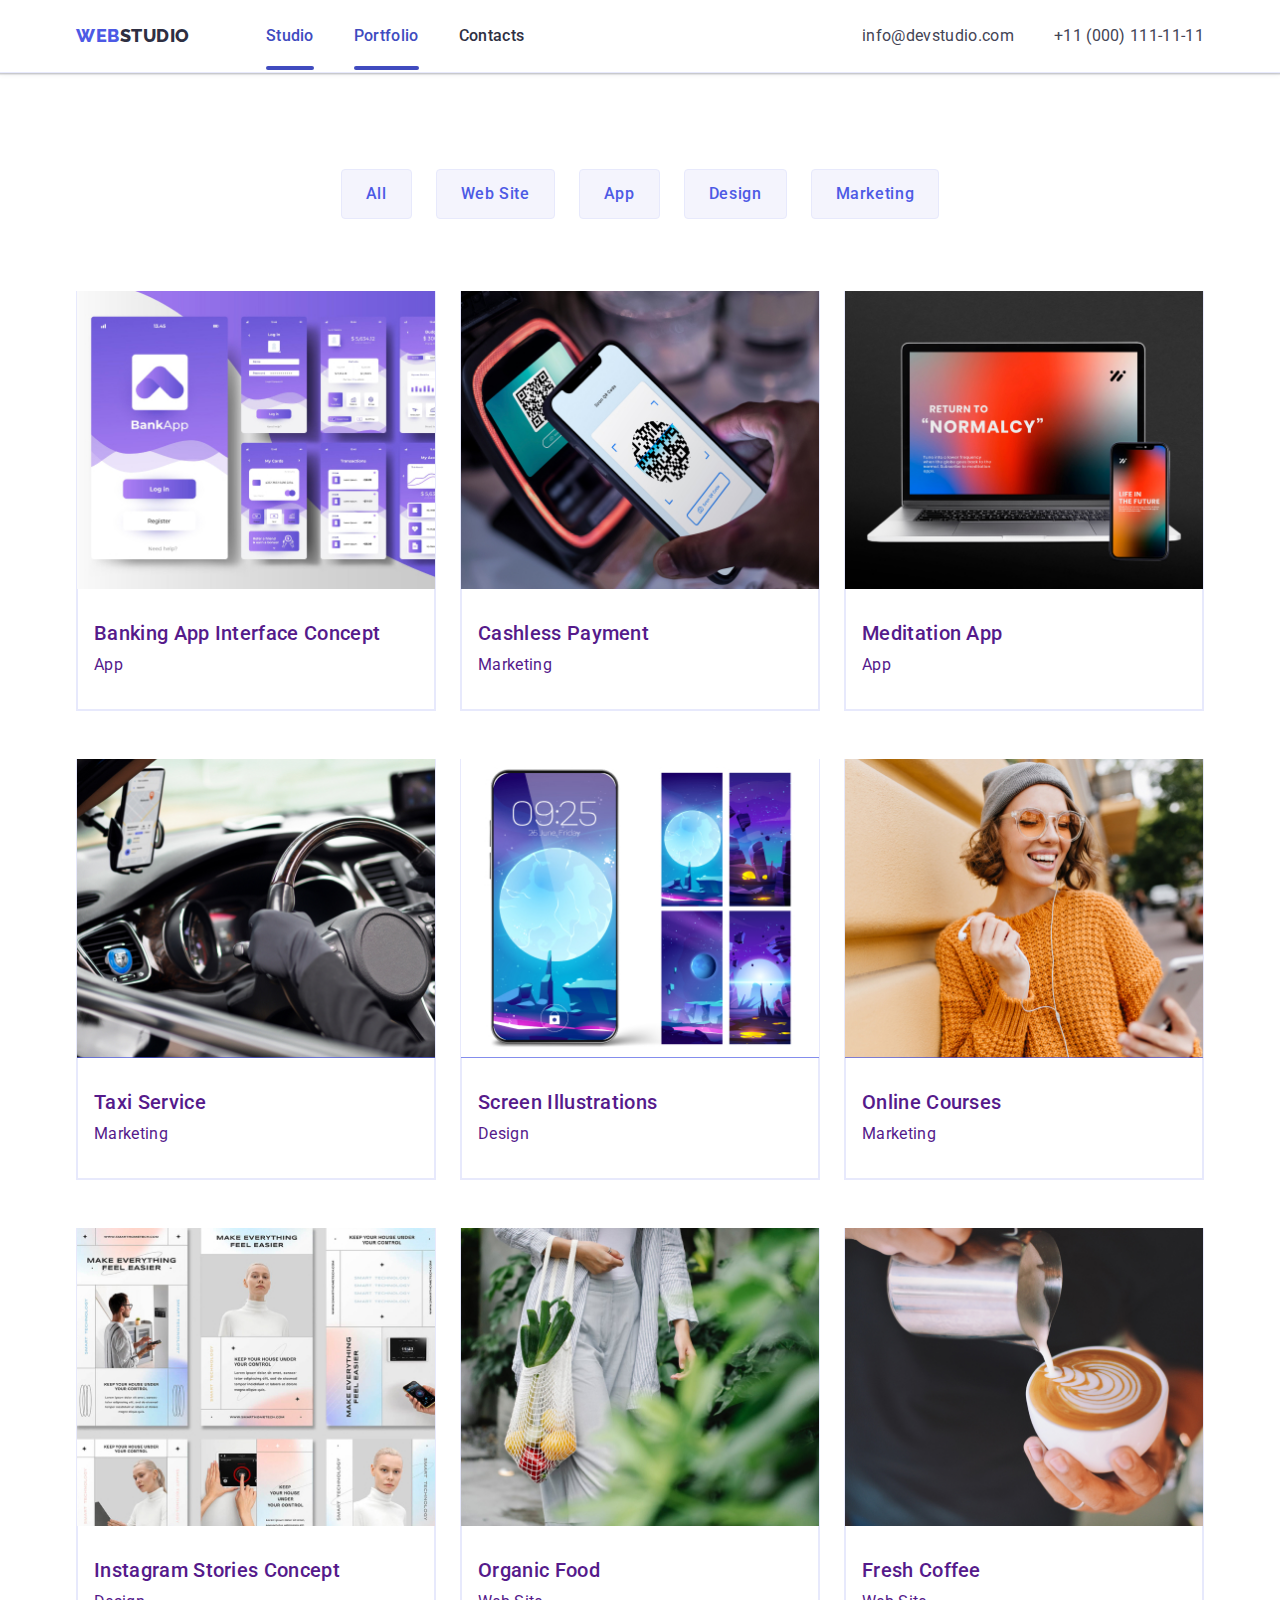
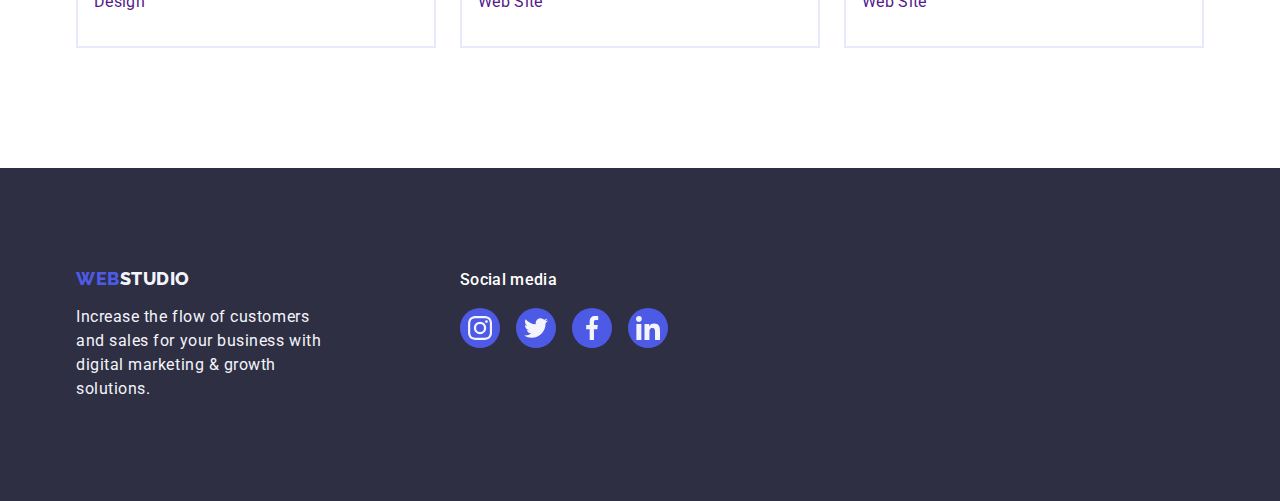
==== portfolio.html @ 24d72614 "Initial commit" ====
<!DOCTYPE html>
<html lang="en">
  <head>
    <meta charset="UTF-8" />
    <meta http-equiv="X-UA-Compatible" content="IE=edge" />
    <meta name="viewport" content="width=device-width, initial-scale=1.0" />
    <title>Portfolio</title>
    <!-- Font styles -->
    <link rel="preconnect" href="https://fonts.googleapis.com" />
    <link rel="preconnect" href="https://fonts.gstatic.com" crossorigin />
    <link
      href="https://fonts.googleapis.com/css2?family=Raleway:wght@800&family=Roboto:wght@400;500;700;900&display=swap"
      rel="stylesheet"
    />
    <!-- Custom styles -->
    <link
      rel="stylesheet"
      href="https://cdnjs.cloudflare.com/ajax/libs/modern-normalize/1.1.0/modern-normalize.min.css"
    />
    <link rel="stylesheet" href="./css/styles.css" />
  </head>

  <body>
    <header class="header">
      <div class="container">
        <nav class="main-nav">
          <!-- Logo link -->
          <a class="logo-fst link" href="./index.html"
            >WEB<span class="logo-sec-txt">Studio</span>
          </a>
          <!-- Links to pages -->
          <ul class="nav-menu-list list">
            <li>
              <a class="nav-menu-link link active" href="./index.html"
                >Studio</a
              >
            </li>
            <li>
              <a class="nav-menu-link link active" href="./portfolio.html"
                >Portfolio</a
              >
            </li>
            <li><a class="nav-menu-link link" href="">Contacts</a></li>
          </ul>
        </nav>
        <!-- Address -->
        <address class="contacts">
          <ul class="contacts-list list">
            <li>
              <a class="contacts-item link" href="mailto:info@devstudio.com"
                >info@devstudio.com</a
              >
            </li>
            <li>
              <a class="contacts-item link" href="tel:+110001111111"
                >+11 (000) 111-11-11</a
              >
            </li>
          </ul>
        </address>
      </div>
    </header>
    <main>
      <!-- Portfolio section -->
      <section class="projects-section">
        <div class="container">
          <h1 class="visually-hidden">Exampes</h1>
          <!-------------- Project filter Buttons section --------------->
          <ul class="filters list">
            <li>
              <button class="filter-btn" style="cursor: pointer" type="button">
                All
              </button>
            </li>
            <li>
              <button class="filter-btn" style="cursor: pointer" type="button">
                Web Site
              </button>
            </li>
            <li>
              <button class="filter-btn" style="cursor: pointer" type="button">
                App
              </button>
            </li>
            <li>
              <button class="filter-btn" style="cursor: pointer" type="button">
                Design
              </button>
            </li>
            <li>
              <button class="filter-btn" style="cursor: pointer" type="button">
                Marketing
              </button>
            </li>
          </ul>

          <!------------------ Project cards section -------------------------->
          <ul class="projects-list list">
            <li class="projects-item">
              <a class="projects-link link" href="">
                <div class="overlay-thumb">
                  <img
                    src="./images/Page-2/img-r1-1.jpg"
                    alt="Banking App Interface Concept"
                    width="360"
                  />
                  <p class="overlay">
                    14 Stylish and User-Friendly App Design Concepts · Task
                    Manager App · Calorie Tracker App · Exotic Fruit Ecommerce
                    App · Cloud Storage App
                  </p>
                </div>
                <div class="projects-content">
                  <h2 class="projects-title">Banking App Interface Concept</h2>
                  <p class="text">App</p>
                </div>
              </a>
            </li>
            <li class="projects-item">
              <a class="projects-link link" href="">
                <div class="overlay-thumb">
                  <img
                    src="./images/Page-2/img-r1-2.jpg"
                    alt="Cashless Payment"
                    width="360"
                  />
                  <p class="overlay">
                    14 Stylish and User-Friendly App Design Concepts · Task
                    Manager App · Calorie Tracker App · Exotic Fruit Ecommerce
                    App · Cloud Storage App
                  </p>
                </div>
                <div class="projects-content">
                  <h2 class="projects-title">Cashless Payment</h2>
                  <p class="text">Marketing</p>
                </div>
              </a>
            </li>

            <li class="projects-item">
              <a class="projects-link link" href="">
                <div class="overlay-thumb">
                  <img
                    src="./images/Page-2/img-r1-3.jpg"
                    alt="Meditation App"
                    width="360"
                  />
                  <p class="overlay">
                    14 Stylish and User-Friendly App Design Concepts · Task
                    Manager App · Calorie Tracker App · Exotic Fruit Ecommerce
                    App · Cloud Storage App
                  </p>
                </div>
                <div class="projects-content">
                  <h2 class="projects-title">Meditation App</h2>
                  <p class="text">App</p>
                </div>
              </a>
            </li>
            <li class="projects-item">
              <a class="projects-link link" href="">
                <div class="overlay-thumb">
                  <img
                    src="./images/Page-2/img-r2-1.jpg"
                    alt="Taxi Service"
                    width="360"
                  />
                  <p class="overlay">
                    14 Stylish and User-Friendly App Design Concepts · Task
                    Manager App · Calorie Tracker App · Exotic Fruit Ecommerce
                    App · Cloud Storage App
                  </p>
                </div>
                <div class="projects-content">
                  <h2 class="projects-title">Taxi Service</h2>
                  <p class="text">Marketing</p>
                </div>
              </a>
            </li>
            <li class="projects-item">
              <a class="projects-link link" href="">
                <div class="overlay-thumb">
                  <img
                    src="./images/Page-2/img-r2-2.jpg"
                    alt="Screen Illustrations"
                    width="360"
                  />
                  <p class="overlay">
                    14 Stylish and User-Friendly App Design Concepts · Task
                    Manager App · Calorie Tracker App · Exotic Fruit Ecommerce
                    App · Cloud Storage App
                  </p>
                </div>
                <div class="projects-content">
                  <h2 class="projects-title">Screen Illustrations</h2>
                  <p class="text">Design</p>
                </div>
              </a>
            </li>
            <li class="projects-item">
              <a class="projects-link link" href="">
                <div class="overlay-thumb">
                  <img
                    src="./images/Page-2/img-r2-3.jpg"
                    alt="Online Courses"
                    width="360"
                  />
                  <p class="overlay">
                    14 Stylish and User-Friendly App Design Concepts · Task
                    Manager App · Calorie Tracker App · Exotic Fruit Ecommerce
                    App · Cloud Storage App
                  </p>
                </div>
                <div class="projects-content">
                  <h2 class="projects-title">Online Courses</h2>
                  <p class="text">Marketing</p>
                </div>
              </a>
            </li>
            <li class="projects-item">
              <a class="projects-link link" href="">
                <div class="overlay-thumb">
                  <img
                    src="./images/Page-2/img-r3-1.jpg"
                    alt="Instagram Stories Concept"
                    width="360"
                  />
                  <p class="overlay">
                    14 Stylish and User-Friendly App Design Concepts · Task
                    Manager App · Calorie Tracker App · Exotic Fruit Ecommerce
                    App · Cloud Storage App
                  </p>
                </div>
                <div class="projects-content">
                  <h2 class="projects-title">Instagram Stories Concept</h2>
                  <p class="text">Design</p>
                </div>
              </a>
            </li>
            <li class="projects-item">
              <a class="projects-link link" href="">
                <div class="overlay-thumb">
                  <img
                    src="./images/Page-2/img-r3-2.jpg"
                    alt="Organic Food"
                    width="360"
                  />
                  <p class="overlay">
                    14 Stylish and User-Friendly App Design Concepts · Task
                    Manager App · Calorie Tracker App · Exotic Fruit Ecommerce
                    App · Cloud Storage App
                  </p>
                </div>
                <div class="projects-content">
                  <h2 class="projects-title">Organic Food</h2>
                  <p class="text">Web Site</p>
                </div>
              </a>
            </li>
            <li class="projects-item">
              <a class="projects-link link" href="">
                <div class="overlay-thumb">
                  <img
                    src="./images/Page-2/img-r3-3.jpg"
                    alt="Fresh Coffee"
                    width="360"
                  />
                  <p class="overlay">
                    14 Stylish and User-Friendly App Design Concepts · Task
                    Manager App · Calorie Tracker App · Exotic Fruit Ecommerce
                    App · Cloud Storage App
                  </p>
                </div>
                <div class="projects-content">
                  <h2 class="projects-title">Fresh Coffee</h2>
                  <p class="text">Web Site</p>
                </div>
              </a>
            </li>
          </ul>
        </div>
      </section>
    </main>
    <!-- Footer section -->
    <footer class="footer">
      <div class="footer-container container">
        <div class="footer-box">
          <a href="./index.html" class="logo-fst link"
            >WEB<span class="logo-sec-footer">Studio</span>
          </a>
          <p class="footer-text">
            Increase the flow of customers and sales for your business with
            digital marketing & growth solutions.
          </p>
        </div>
        <!-- Socials information -->
        <div class="socials-media">
          <p class="socials-footer-tittle">Social media</p>
          <ul class="socials-footer list">
            <li class="footer-socials-item">
              <a
                class="footer-socials-icons link"
                href=""
                rel="noopener noreferrer"
              >
                <svg class="icon" width="24" height="24">
                  <use
                    href="./images/icons.svg#instagram"
                    aria-label="instagram icon"
                  ></use>
                </svg>
              </a>
            </li>
            <li class="footer-socials-item">
              <a
                class="footer-socials-icons link"
                href=""
                rel="noopener noreferrer"
              >
                <svg class="icon" width="24" height="24">
                  <use
                    href="./images/icons.svg#twitter"
                    aria-label="twitter icon"
                  ></use>
                </svg>
              </a>
            </li>
            <li class="footer-socials-item">
              <a
                class="footer-socials-icons link"
                href=""
                rel="noopener noreferrer"
              >
                <svg class="icon" width="24" height="24">
                  <use
                    href="./images/icons.svg#facebook"
                    aria-label="facebook icon"
                  ></use>
                </svg>
              </a>
            </li>
            <li class="footer-socials-item">
              <a
                class="footer-socials-icons link"
                href=""
                rel="noopener noreferrer"
              >
                <svg class="icon" width="24" height="24">
                  <use
                    href="./images/icons.svg#linkedin"
                    aria-label="linkedin icon"
                  ></use>
                </svg>
              </a>
            </li>
          </ul>
        </div>
      </div>
    </footer>
  </body>
</html>
---- css/styles.css ----
/* Main text color #434455 */
/* Secondary text color #2E2F42 */
/* Accent text color #F4F4FD */
/* Main page background #FFFFFF */
/* Box background 1 #2E2F42 */
/* Box background 2 #E7E9FC */
/* Box background 3 #F4F4FD */

:root {
  --main-text-color: #434455;
  --secondary-text-color: #2e2f42;
  --accent-text-color: #f4f4fd;
  --primary-brand-tcolor: #4d5ae5;
  --presed-state-color: #404bbf;
  --subtle-text-color: #8e8f99;
  --sucsses-text-color: #31d0aa;
  --box-background-action: #e7e9fc;
  --box-background-accent: #f4f4fd;
  --card-set-gap: 20px;
  --card-shadow: 0px 2px 1px -1px rgba(0, 0, 0, 0.2),
    0px 1px 1px 0px rgba(0, 0, 0, 0.14), 0px 1px 3px 0px rgba(0, 0, 0, 0.12);
}

/* Visually hidden  */

.visually-hidden {
  position: absolute;
  width: 1px;
  height: 1px;
  margin: -1px;
  border: 0;
  padding: 0;

  white-space: nowrap;
  clip-path: inset(100%);
  clip: rect(0 0 0 0);
  overflow: hidden;
}

/**
  |=================================
  | Base styles
  |=================================
**/
html {
  box-sizing: border-box;
}

/* *,
*::before,
*::after {
    box-sizing: inherit;
} */

body {
  font-family: 'Roboto', sans-serif;
  font-size: 16px;
  line-height: 1.5;
  letter-spacing: 0.02em;
  color: var(--main-text-color);
  background-color: #ffffff;
}

img {
  display: block;
  max-width: 100%;
  height: auto;
}

.list {
  padding: 0px;
  margin: 0px;
  list-style: none;
}

.link {
  text-decoration: none;
}

h1,
h2,
h3,
h4,
h5,
p {
  margin: 0;
}

.container {
  max-width: 1158px;
  padding-left: 15px;
  padding-right: 15px;
  margin: 0 auto;
  /* outline: 2px solid tomato; */
}

.text {
  font-weight: 400;
  font-size: 16px;
  line-height: 1.5;
  letter-spacing: 0.02em;
}

/* Animation Scale 1.25 */

@keyframes animate125 {
  0% {
    transform: scale(1);
  }

  50% {
    transform: scale(1.25);
  }

  100% {
    transform: scale(1);
  }
}

/**
  |============================
  | Header - navigation
  |============================
**/
.header {
  border-bottom: 1px solid #e7e9fc;
  box-shadow: 0px 2px 1px rgba(46, 47, 66, 0.08),
    0px 1px 1px rgba(46, 47, 66, 0.16), 0px 1px 6px rgba(46, 47, 66, 0.08);
}

.header .container {
  display: flex;
  justify-content: space-between;
  align-items: center;
  padding: 0 15px;
}

.logo-fst {
  font-family: Raleway, sans-serif;
  font-weight: 800;
  font-size: 18px;
  line-height: 1.17;
  letter-spacing: 0.03em;
  text-transform: uppercase;
  color: #4d5ae5;
  margin-right: 76px;
}

.logo-sec-txt {
  color: var(--secondary-text-color);
}

.main-nav {
  display: flex;
  align-items: center;
  /* outline: 2px solid blue; */
}

.nav-menu-list {
  display: flex;
  align-items: center;
  margin-right: auto;
  padding: 24px 0;
  gap: 40px;
  /* outline: 2px solid teal; */
}

.nav-menu-link {
  position: relative;
  font-weight: 500;
  padding: 24px 0;
  /* font-size: 16px; */
  color: var(--secondary-text-color);
  transition: color 250ms cubic-bezier(0.4, 0, 0.2, 1);
}

.nav-menu-link:hover,
.nav-menu-link:focus {
  color: var(--presed-state-color);
}

.active {
  color: #404bbf;
}

.active::after {
  content: '';
  position: absolute;
  display: block;
  bottom: -1px;
  width: 100%;
  /* width: 0; */
  height: 4px;
  left: 0px;
  bottom: -1px;
  background: var(--presed-state-color);
  border-radius: 2px;
  color: #404bbf;
}

.contacts-list {
  display: flex;
  margin-left: auto;
  gap: 40px;
  /* outline: 2px solid tomato; */
}

.contacts-item {
  display: block;
  font-family: 'Roboto', sans-serif;
  font-weight: 400;
  font-style: normal;
  line-height: 1.5;
  letter-spacing: 0.02em;
  color: var(--main-text-color);
  transition: color 250ms cubic-bezier(0.4, 0, 0.2, 1);
}

.contacts-item:hover,
.contacts-item:focus {
  font-size: 16px;
  color: var(--presed-state-color);
}

/**
  |=================================
  | Hero section #1
  |=================================
**/

.hero-tittle {
  font-style: normal;
  font-weight: 700;
  font-size: 56px;
  line-height: 1.07;
  text-align: center;
  letter-spacing: 0.02em;
  color: #ffffff;
  margin-right: auto;
  margin-left: auto;
  margin-bottom: 48px;
  max-width: 496px;
}

.hero-box {
  max-width: 1440px;
  margin: 0 auto;
  background-color: var(--secondary-text-color);
  background-image: linear-gradient(
      rgba(46, 47, 66, 0.7),
      rgba(46, 47, 66, 0.7)
    ),
    url(../images/people-office.jpg);
  background-position: center;
  background-size: cover;
  background-repeat: no-repeat;
  /* background-size: content; */
  text-align: center;
  padding: 188px 0;
}

/* Button on hero */
.button-hero {
  display: block;
  border: none;
  border-radius: 4px;
  cursor: pointer;
  font-weight: 500;
  line-height: 1.5;
  letter-spacing: 0.04em;
  color: #ffffff;
  background-color: var(--primary-brand-tcolor);
  min-width: 169px;
  height: 56px;
  padding: 16px 32px;
  margin-right: auto;
  margin-left: auto;
  transition: background-color 250ms cubic-bezier(0.4, 0, 0.2, 1);
}

.button-hero:hover,
.button-hero:focus {
  background-color: var(--presed-state-color);
}

/**
  |=================================
  | Features sections #2
  |=================================
**/
.features {
  display: flex;
  gap: 24px;
}

.features-section {
  padding: 120px 0;
}

.features-title,
.projects-tittle {
  font-weight: 500;
  font-size: 20px;
  line-height: 1.2;
  letter-spacing: 0.02em;
  color: var(--secondary-text-color);
}

.features .subcontainer {
  width: calc((100% - 3 * 24px) / 4);
}

.team-section .subcontainer {
  min-width: calc((100% - 3 * 24px) / 4);
  background: #ffffff;
  /* box-shadow: 0px 1px 6px rgba(46, 47, 66, 0.08),
    0px 1px 1px rgba(46, 47, 66, 0.16), 0px 2px 1px rgba(46, 47, 66, 0.08);
  border-radius: 0px 0px 4px 4px; */
  /* outline: 2px solid tomato; */
}

.icon-box {
  display: flex;
  align-items: center;
  justify-content: center;
  padding-top: 24px;
  padding-bottom: 24px;
  margin-bottom: 8px;
  background: var(--accent-text-color);
  border-radius: 4px;
}

/**
  |==============================
  | What we are doing Section #3
  |==============================
**/

.doing-section {
  padding-bottom: 120px;
}

.doing,
.team {
  display: flex;
  gap: 24px;
}

.doing-tiltle,
.team-title,
.customers-title {
  margin-bottom: 72px;
  font-weight: 700;
  font-size: 36px;
  line-height: 1.1;
  letter-spacing: 0.02em;
  text-transform: capitalize;
  text-align: center;
  color: var(--secondary-text-color);
}

/* .team-section > .team-title {
  margin-bottom: 72px;
} */

.team-section {
  background-color: var(--box-background-accent);
}

.team-section .features-title,
.features-section .features-title {
  margin-bottom: 8px;
}

/**
  |============================
  | Our Team Section #4
  |============================
**/

.team-section {
  padding: 120px 0px;
}

.card-content {
  border-radius: 0px 0px 4px 4px;
  box-shadow: 0px 1px 6px rgba(46, 47, 66, 0.08),
    0px 1px 1px rgba(46, 47, 66, 0.16), 0px 2px 1px rgba(46, 47, 66, 0.08);
}

.card-box {
  padding: 32px 0px;
  text-align: center;
}

.card-box .text {
  margin-bottom: 8px;
}

.socials {
  display: flex;
  justify-content: center;
  align-items: center;
  gap: 24px;
}

.socials-icons {
  display: flex;
  justify-content: center;
  align-items: center;
  width: 40px;
  height: 40px;
  fill: var(--accent-text-color);
  border-radius: 50%;
  background-color: var(--primary-brand-tcolor);
  transition: background-color 250ms cubic-bezier(0.4, 0, 0.2, 1);
}

.socials-icons:hover,
.socials-icons:focus {
  background-color: var(--presed-state-color);
}
/**
  |============================
  | Customers Section #5 
  |============================
**/

.customers {
  padding-top: 120px;
  padding-bottom: 120px;
}

.customers-list {
  display: flex;
  justify-content: center;
  align-items: center;
  gap: 24px;
}

.customers-item {
  /* width: 168px; */
  flex-basis: calc((100%-120px) / 6);
  height: 88px;
}

.customers-icon {
  width: 100%;
  height: 100%;
  display: flex;
  justify-content: center;
  align-items: center;
  border: 1px solid var(--subtle-text-color);
  border-radius: 4px;
  color: var(--subtle-text-color);
  fill: currentColor;
  transition: border-color 250ms cubic-bezier(0.4, 0, 0.2, 1),
    color 250ms cubic-bezier(0.4, 0, 0.2, 1);
}

.customers-icon:hover,
.customers-icon:focus {
  border-color: var(--presed-state-color);
  color: var(--presed-state-color);
}

/**
  |=================================
  | Footer section
  |=================================
**/

.footer .container .logo-fst {
  display: inline-block;
  text-transform: uppercase;
  margin-bottom: 16px;
  /* outline: 2px solid tomato; */
}

.footer {
  font-family: Raleway, sans-serif;
  font-weight: 800;
  font-size: 18px;
  line-height: 1.17;
  letter-spacing: 0.03em;
  color: var(--accent-text-color);
  padding-top: 100px;
  padding-bottom: 100px;
  background-color: #2e2f42;
}

.logo-sec-footer {
  color: var(--accent-text-color);
}

.footer-text {
  font-family: 'Roboto';
  font-weight: 400;
  font-size: 16px;
  line-height: 1.5;
  color: var(--accent-text-color);
  max-width: 264px;
}

.footer-box {
  margin-right: 120px;
}

.footer-container {
  display: flex;
  align-items: baseline;
}

.footer-container .socials-media {
  display: flex;
  flex-direction: column;
}

.socials-footer {
  display: flex;
  justify-content: center;
  align-items: center;
  gap: 16px;
}

.socials-footer-tittle {
  font-family: 'Roboto';
  font-weight: 500;
  font-size: 16px;
  line-height: 1.5;
  letter-spacing: 0.02em;
  color: #ffffff;
  margin-bottom: 16px;
}

.footer-socials-icons {
  display: flex;
  justify-content: center;
  align-items: center;
  width: 40px;
  height: 40px;
  fill: var(--accent-text-color);
  border-radius: 50%;
  background-color: var(--primary-brand-tcolor);
  transition: background-color 250ms cubic-bezier(0.4, 0, 0.2, 1);
}

.footer-socials-icons:hover,
.footer-socials-icons:focus {
  background-color: var(--sucsses-text-color);
}

/**
  |=================================
  | Page#2 Portfolio section #1
  |=================================
**/

.projects-section {
  padding: 96px 0 120px;
}

.filters {
  display: flex;
  gap: 24px;
  justify-content: center;
  margin-bottom: 72px;
}

.filter-btn {
  font-family: 'Roboto', sans-serif;
  font-weight: 500;
  line-height: 1.5;
  letter-spacing: 0.04em;
  color: var(--primary-brand-tcolor);
  background-color: var(--box-background-accent);
  padding: 12px 24px;
  border: 1px solid var(--box-background-action);
  border-radius: 4px;
  transition: color 250ms cubic-bezier(0.4, 0, 0.2, 1),
    background-color 250ms cubic-bezier(0.4, 0, 0.2, 1),
    border-color 250ms cubic-bezier(0.4, 0, 0.2, 1),
    box-shadow 250ms cubic-bezier(0.4, 0, 0.2, 1);
}

.filter-btn:hover,
.filter-btn:focus {
  color: #ffffff;
  background-color: var(--presed-state-color);
  box-shadow: 0px 3px 1px rgba(0, 0, 0, 0.1), 0px 2px 1px rgba(0, 0, 0, 0.08),
    0px 2px 2px rgba(0, 0, 0, 0.12);
  border-radius: 4px;
  border: 1px solid transparent;
}

/**
  |============================
  | Portfolio section #2
  |============================
**/

.projects-link {
  transition: box-shadow 250ms cubic-bezier(0.4, 0, 0.2, 1);
}

.projects-list {
  /* flex-basis: calc((100% - 2 * 24px) / 3); */
  display: flex;
  flex-wrap: wrap;
  column-gap: 24px;
  row-gap: 48px;
}

.projects-item {
  flex-basis: calc((100% - 2 * 24px) / 3);
  border: 1px solid var(--box-background-action);
  border-top: none;
}

.projects-content {
  padding: 32px 16px;
  margin-block-end: 0;
  border: 1px solid var(--box-background-action);
  border-top: none;
  transition: box-shadow 250ms cubic-bezier(0.4, 0, 0.2, 1);
}

.projects-link:hover,
.projects-item:focus {
  box-shadow: 0px 1px 6px rgba(46, 47, 66, 0.08),
    0px 1px 1px rgba(46, 47, 66, 0.16), 0px 2px 1px rgba(46, 47, 66, 0.08);
}

.projects-content:hover,
.projects-content:focus {
  box-shadow: 0px 1px 6px rgba(46, 47, 66, 0.08),
    0px 1px 1px rgba(46, 47, 66, 0.16), 0px 2px 1px rgba(46, 47, 66, 0.08);
}

.projects-title {
  margin-bottom: 8px;
  font-weight: 500;
  font-size: 20px;
  line-height: 1.2;
}

.overlay-thumb {
  position: relative;
  overflow: hidden;
}

.overlay {
  position: absolute;
  top: 0;
  left: 0;
  width: 100%;
  height: 100%;
  transform: translateY(100%);
  transition: transform 250ms cubic-bezier(0.4, 0, 0.2, 1);

  padding: 40px 32px;

  color: var(--accent-text-color);
  background: #4d5ae5;
  mix-blend-mode: normal;
}

.projects-link:hover .overlay,
.projects-link:focus .overlay {
  transform: translateY(0);
}

/**
  |============================
  | Modal window
  |============================
**/

.backdrop {
  position: fixed;
  top: 0;
  left: 0;
  width: 100%;
  height: 100%;
  background: rgba(46, 47, 66, 0.4);
  transition: opacity 250ms cubic-bezier(0.4, 0, 0.2, 1),
    visibility 250ms cubic-bezier(0.4, 0, 0.2, 1);
}

.backdrop.is-hidden {
  opacity: 0;
  visibility: hidden;
  pointer-events: none;
}

.backdrop.is-hidden .modal {
  transform: translate(-50%, -50%) scale(1.2);
}

.modal {
  position: absolute;
  min-width: 408px;
  min-height: 576px;
  top: calc(50%);
  left: calc(50%);
  transform: translate(-50%, -50%);
  background: #fcfcfc;
  box-shadow: 0px 1px 1px rgba(0, 0, 0, 0.14), 0px 1px 3px rgba(0, 0, 0, 0.12),
    0px 2px 1px rgba(0, 0, 0, 0.2);
  border-radius: 4px;
  transition: transform 250ms cubic-bezier(0.4, 0, 0.2, 1);
}

.modal-close-btn {
  position: absolute;
  top: 24px;
  right: 24px;

  display: flex;
  justify-content: center;
  align-items: center;
  width: 24px;
  height: 24px;
  padding: 0;

  cursor: pointer;
  border-radius: 50%;
  fill: var(--secondary-text-color);
  background-color: var(--box-background-action);
  border: 1px solid rgba(0, 0, 0, 0.1);
  transition: background-color 250ms cubic-bezier(0.4, 0, 0.2, 1),
    border 250ms cubic-bezier(0.4, 0, 0.2, 1);
}

.modal-close-btn:hover,
.modal-close-btn:focus {
  background-color: var(--presed-state-color);
  border: none;
  fill: #ffffff;
}

.modal-close-icon {
  transition: fill 250ms cubic-bezier(0.4, 0, 0.2, 1);
}
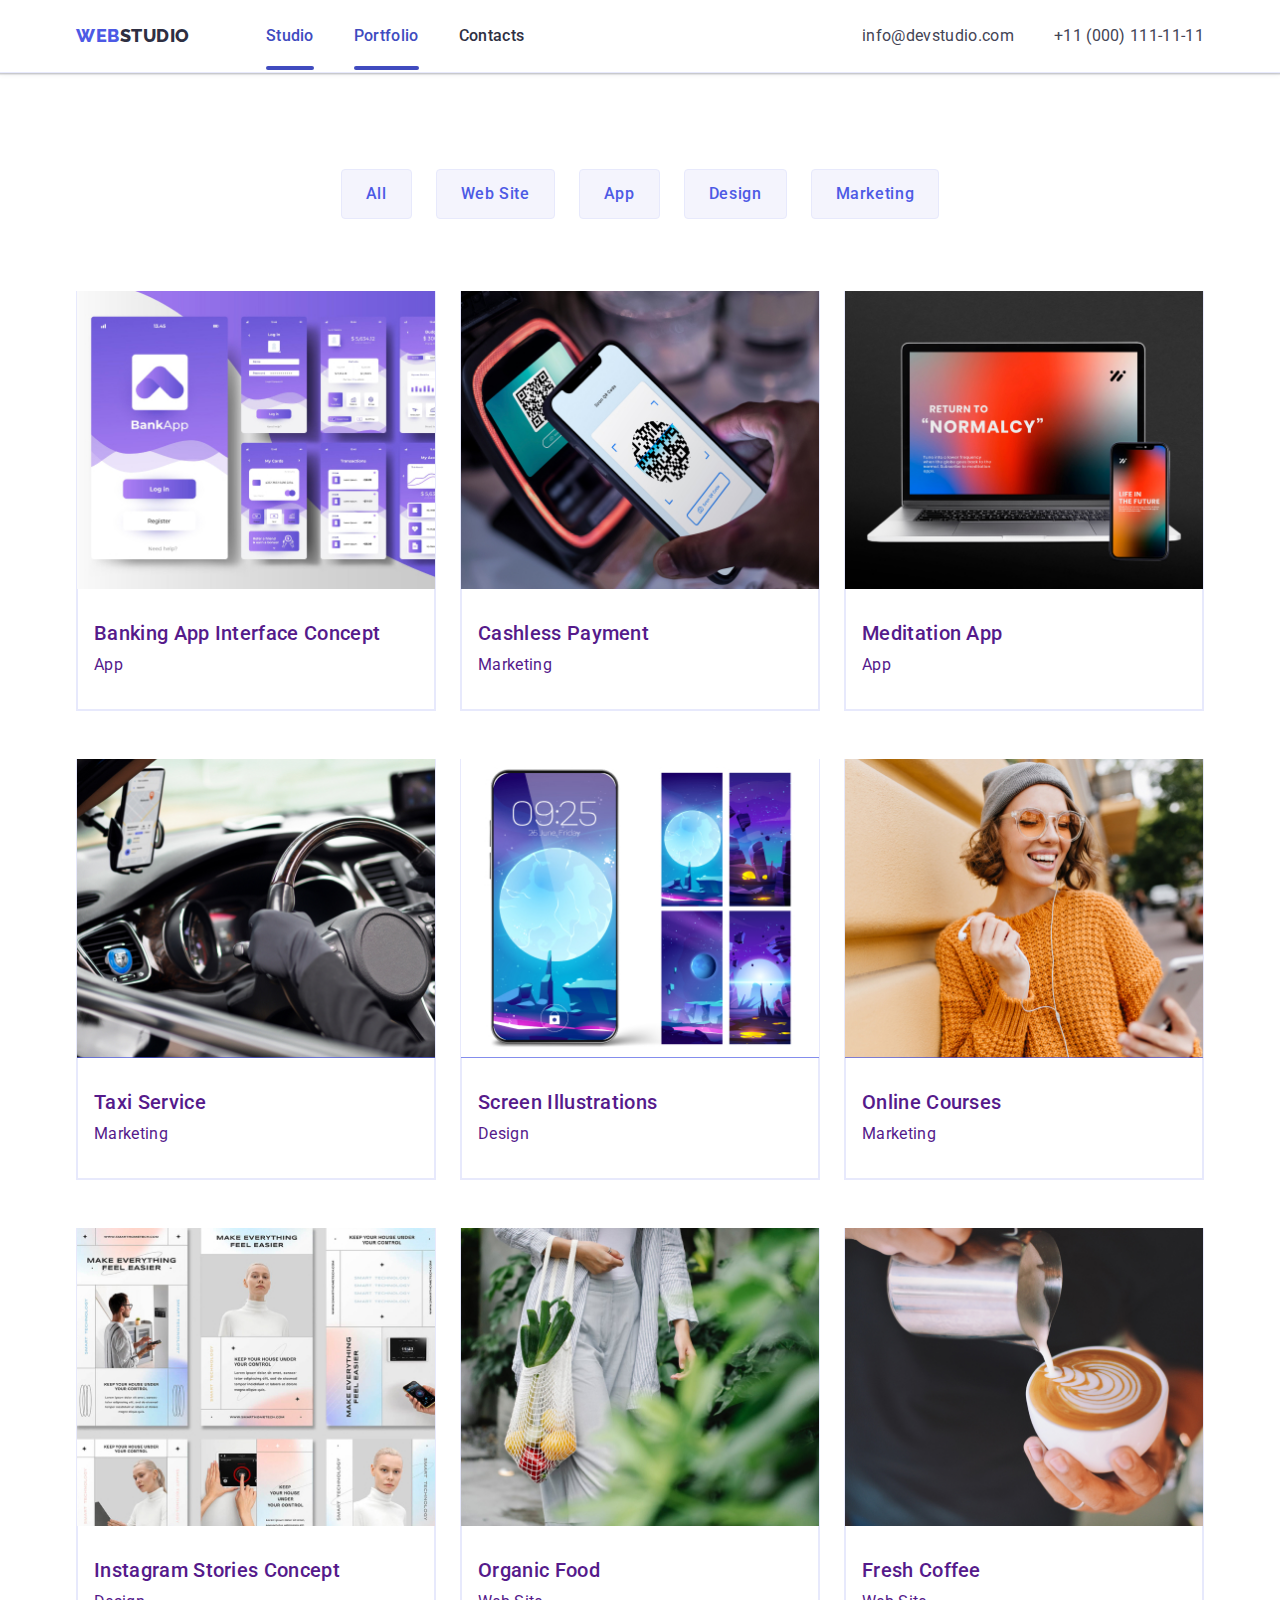
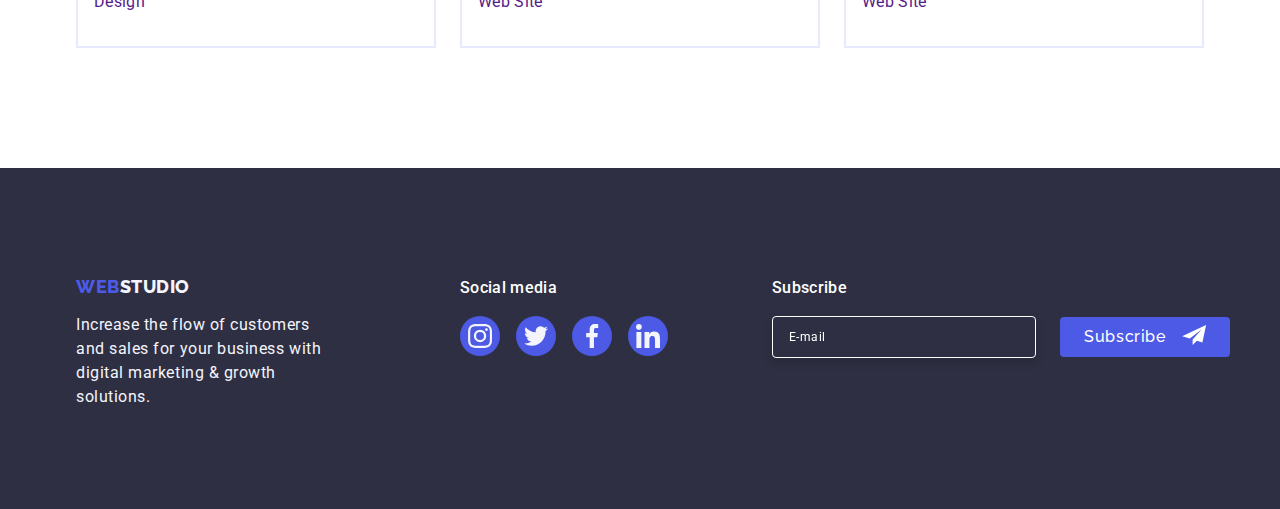
==== commit f0fcf5ee: "HW6 v0.4" ====
--- a/portfolio.html
+++ b/portfolio.html
@@ -355,6 +355,30 @@
             </li>
           </ul>
         </div>
+        <!-- Subscribe section -->
+        <section class="email-input">
+          <form class="subscribe-form" name="subscribe_form">
+            <div class="subscribe-form-box">
+              <label class="subscribe-form-field">
+                <span class="subscr-txt">Subscribe</span>
+                <input
+                  class="email-form-input"
+                  type="email"
+                  name="subscr-email"
+                  placeholder="E-mail"
+                />
+              </label>
+            </div>
+            <div class="subcribe-btn">
+              <button class="footer-subscr-btn" type="submit">
+                <svg class="send-icon" width="24" height="20">
+                  <use href="./images/icons.svg#send"></use>
+                </svg>
+                Subscribe
+              </button>
+            </div>
+          </form>
+        </section>
       </div>
     </footer>
   </body>
--- a/css/styles.css
+++ b/css/styles.css
@@ -189,7 +189,6 @@
   display: block;
   bottom: -1px;
   width: 100%;
-  /* width: 0; */
   height: 4px;
   left: 0px;
   bottom: -1px;
@@ -550,6 +549,96 @@
   background-color: var(--sucsses-text-color);
 }
 
+/* Subscribe section */
+
+.subscribe-form-field {
+  margin-left: 80px;
+  display: flex;
+  flex-direction: column;
+  justify-content: center;
+  /* align-items: center; */
+  padding: 8px 24px;
+  gap: 16px;
+}
+.subscr-txt {
+  display: block;
+  font-family: 'Roboto';
+  font-weight: 500;
+  font-size: 16px;
+  line-height: 1.5;
+  letter-spacing: 0.02em;
+  color: #ffffff;
+}
+
+.email-form-input {
+  padding-top: 8px;
+  padding-bottom: 8px;
+  padding-left: 16px;
+  font-family: 'Roboto';
+  font-weight: 400;
+  font-size: 12px;
+  line-height: 2;
+
+  display: flex;
+  width: 264px;
+  align-items: center;
+  letter-spacing: 0.04em;
+
+  border: 1px solid #ffffff;
+  filter: drop-shadow(0px 4px 4px rgba(0, 0, 0, 0.15));
+  border-radius: 4px;
+  color: #ffffff;
+  background-color: var(--secondary-text-color);
+}
+
+.email-form-input::placeholder {
+  color: #ffffff;
+}
+
+/* .subcribe-btn {
+  position: relative;
+  justify-content: center;
+  align-items: center;
+} */
+
+.footer-subscr-btn {
+  position: relative;
+  /* top: calc(50%+71px); */
+  bottom: 49px;
+  left: 392px;
+  min-width: 169px;
+  height: 40px;
+  padding: 8px 64px 8px 24px;
+  margin: auto;
+  justify-content: center;
+  /* display: block; */
+  border: none;
+  border-radius: 4px;
+  cursor: pointer;
+  font-weight: 500;
+  font-size: 16px;
+  line-height: 1.5;
+  letter-spacing: 0.04em;
+  color: #ffffff;
+  background-color: var(--primary-brand-tcolor);
+  transition: background-color 250ms cubic-bezier(0.4, 0, 0.2, 1);
+}
+
+.send-icon {
+  position: absolute;
+  /* bottom: 20px; */
+  right: 24px;
+  /* display: flex; */
+  /* justify-content: center; */
+  /* align-items: center; */
+  fill: #ffffff;
+}
+
+.footer-subscr-btn:hover,
+.footer-subscr-btn:focus {
+  background-color: var(--presed-state-color);
+}
+
 /**
   |=================================
   | Page#2 Portfolio section #1
@@ -742,3 +831,161 @@
 .modal-close-icon {
   transition: fill 250ms cubic-bezier(0.4, 0, 0.2, 1);
 }
+
+/************** Modal content *****************/
+
+.modal-inputs {
+  padding: 0 24px;
+  margin: 16px 0;
+  display: flex;
+  flex-direction: column;
+  font-weight: 400;
+  font-size: 12px;
+  line-height: 1.17;
+  letter-spacing: 0.04em;
+  color: var(--subtle-text-color);
+}
+.modal-header {
+  display: block;
+  padding-top: 72px;
+  padding-right: 24px;
+  padding-left: 24px;
+  font-weight: 500;
+  text-align: center;
+  color: var(--secondary-text-color);
+}
+
+/* label {
+  display: flex;
+  flex-direction: column;
+  margin-bottom: 8px;
+} */
+
+.modal-form-lable {
+  position: relative;
+  display: block;
+  margin-bottom: 4px;
+}
+
+.form-wrapper {
+  position: relative;
+  margin-top: 4px;
+  margin-bottom: 8px;
+}
+
+.form-input {
+  width: 100%;
+  height: 40px;
+  padding-left: 35px;
+  font-size: 18px;
+  color: var(--secondary-text-color);
+  outline: transparent;
+  border: 1px solid rgba(46, 47, 66, 0.4);
+  border-radius: 4px;
+  transition: border-color 250ms cubic-bezier(0.4, 0, 0.2, 1);
+}
+
+.form-input-text {
+  width: 100%;
+  /* margin-top: 4px; */
+  margin-bottom: 15px;
+  height: 120px;
+  font-size: 12px;
+  outline: transparent;
+  color: var(--secondary-text-color);
+  border: 1px solid rgba(46, 47, 66, 0.4);
+  border-radius: 4px;
+  transition: border-color 250ms cubic-bezier(0.4, 0, 0.2, 1);
+}
+
+.form-input:focus,
+.form-input-text:focus {
+  border-color: var(--primary-brand-tcolor);
+}
+
+.form-input:focus + .modal-input-icon {
+  fill: var(--primary-brand-tcolor);
+}
+
+.modal-input-icon {
+  position: absolute;
+  top: 50%;
+  left: 16px;
+  transform: translateY(-50%);
+  fill: var(--secondary-text-color);
+  transition: fill 250ms cubic-bezier(0.4, 0, 0.2, 1);
+  pointer-events: none;
+}
+
+.form-agreement {
+  display: flex;
+  margin-bottom: 24px;
+  gap: 8px;
+  justify-content: center;
+}
+
+.modal-chekbox {
+  font-weight: 400;
+  font-size: 12px;
+  line-height: 1.17;
+  letter-spacing: 0.04em;
+  color: var(--subtle-text-color);
+}
+
+.form-chek-input {
+  appearance: none;
+  display: block;
+  width: 16px;
+  height: 16px;
+  border: 1px solid rgba(46, 47, 66, 0.4);
+  border-radius: 2px;
+}
+
+.modal-form-comment {
+  position: absolute;
+  width: 360px;
+  height: 120px;
+  left: 0px;
+  top: 216px;
+  border: 1px solid rgba(46, 47, 66, 0.4);
+  border-radius: 4px;
+}
+
+textarea {
+  resize: none;
+  padding: 8px 16px;
+
+  font-weight: 400;
+  font-size: 18px;
+  line-height: 1.17;
+  letter-spacing: 0.04em;
+  color: var(--secondary-text-color);
+  /* color: rgba(46, 47, 66, 0.4); */
+}
+
+.form-input-text::placeholder {
+  color: rgba(46, 47, 66, 0.4);
+}
+
+.modal-send-btn {
+  display: block;
+  border: none;
+  border-radius: 4px;
+  cursor: pointer;
+  font-weight: 500;
+  line-height: 1.5;
+  letter-spacing: 0.04em;
+  color: #ffffff;
+  background-color: var(--primary-brand-tcolor);
+  min-width: 169px;
+  height: 56px;
+  padding: 16px 32px;
+  margin-right: auto;
+  margin-left: auto;
+  transition: background-color 250ms cubic-bezier(0.4, 0, 0.2, 1);
+}
+
+.modal-send-btn:hover,
+.modal-send-btn:focus {
+  background-color: var(--presed-state-color);
+}
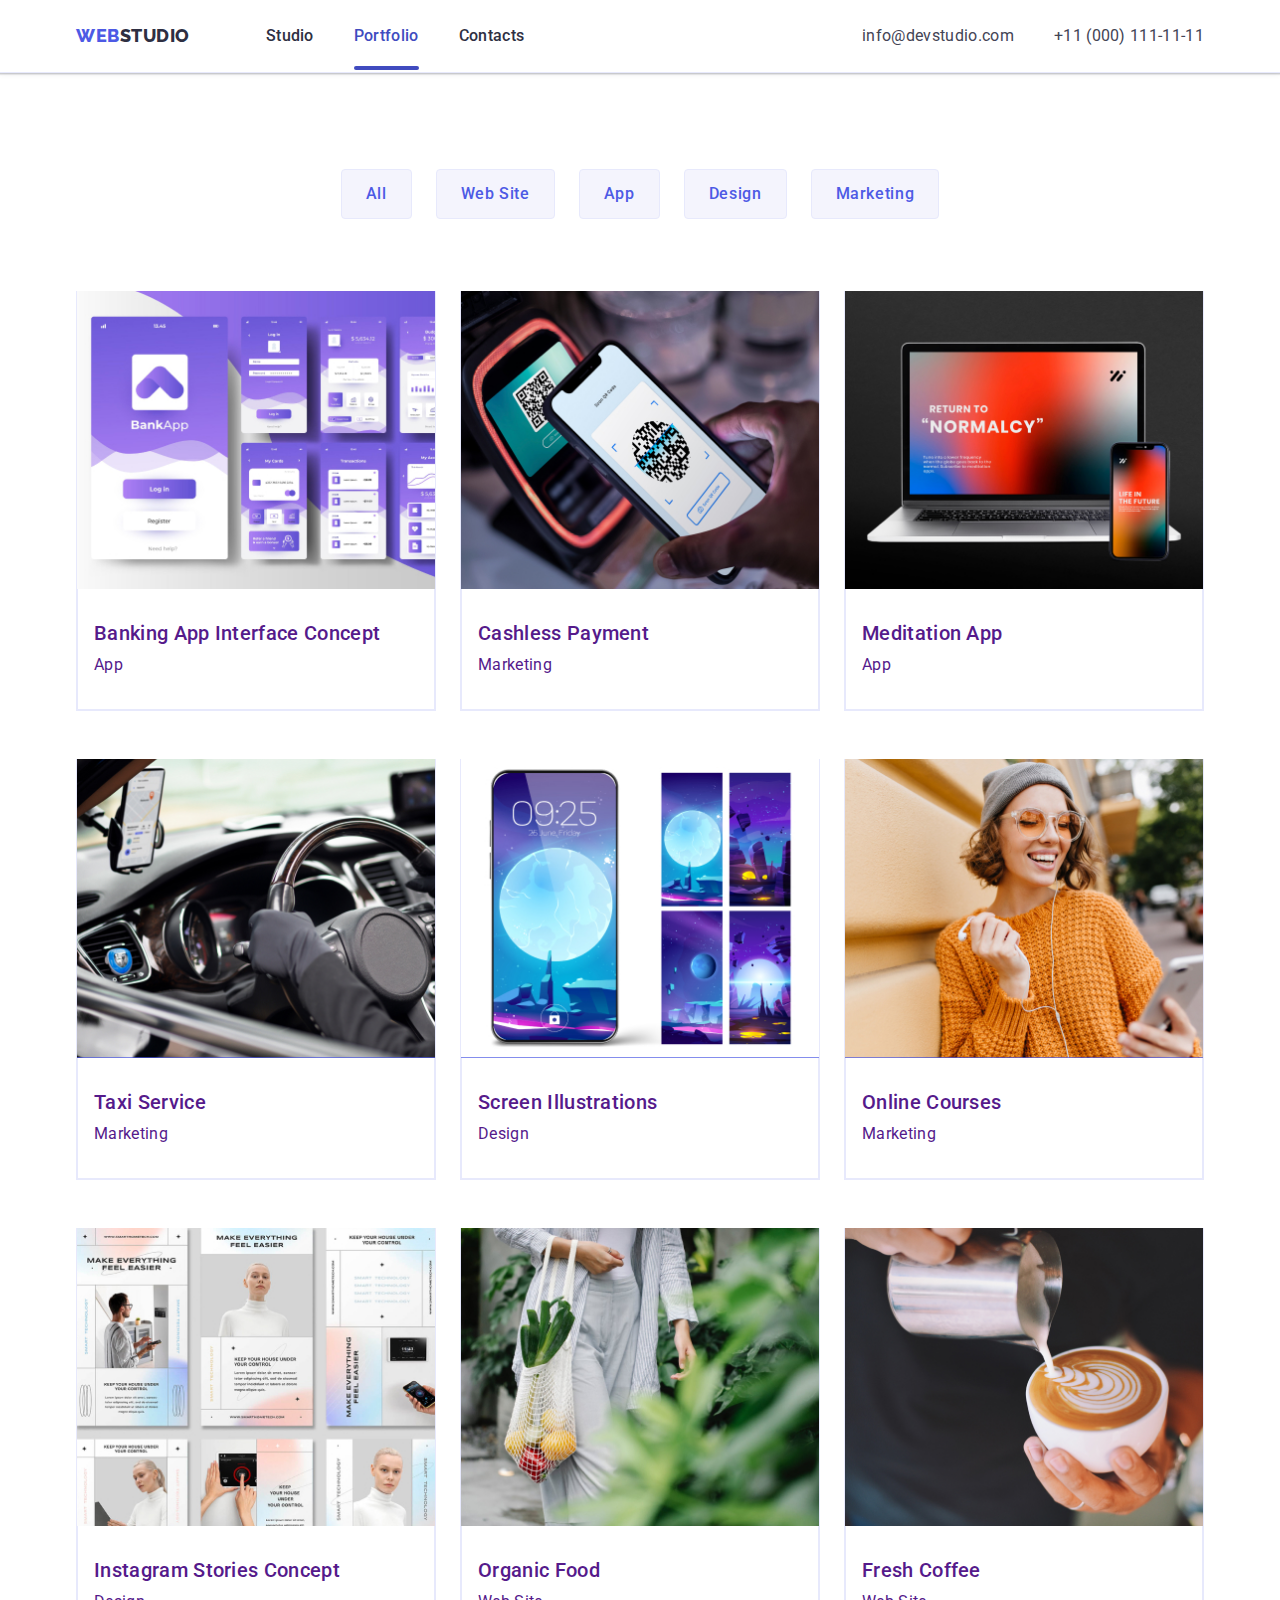
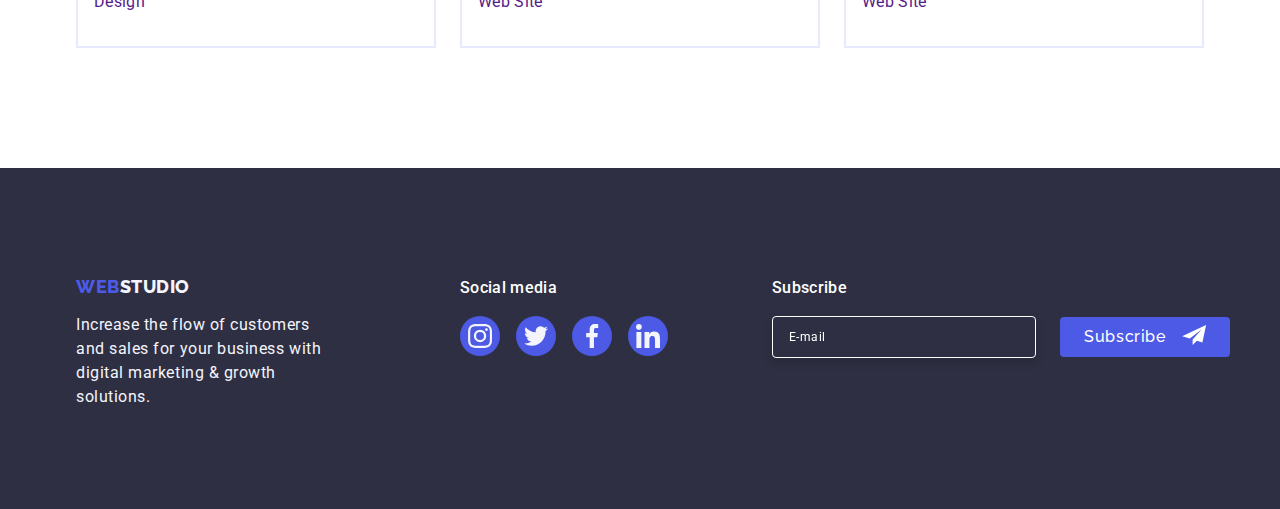
==== commit d97f8741: "Final" ====
--- a/portfolio.html
+++ b/portfolio.html
@@ -31,9 +31,7 @@
           <!-- Links to pages -->
           <ul class="nav-menu-list list">
             <li>
-              <a class="nav-menu-link link active" href="./index.html"
-                >Studio</a
-              >
+              <a class="nav-menu-link link" href="./index.html">Studio</a>
             </li>
             <li>
               <a class="nav-menu-link link active" href="./portfolio.html"
--- a/css/styles.css
+++ b/css/styles.css
@@ -556,7 +556,6 @@
   display: flex;
   flex-direction: column;
   justify-content: center;
-  /* align-items: center; */
   padding: 8px 24px;
   gap: 16px;
 }
@@ -584,6 +583,7 @@
   align-items: center;
   letter-spacing: 0.04em;
 
+  outline: transparent;
   border: 1px solid #ffffff;
   filter: drop-shadow(0px 4px 4px rgba(0, 0, 0, 0.15));
   border-radius: 4px;
@@ -626,11 +626,7 @@
 
 .send-icon {
   position: absolute;
-  /* bottom: 20px; */
   right: 24px;
-  /* display: flex; */
-  /* justify-content: center; */
-  /* align-items: center; */
   fill: #ffffff;
 }
 
@@ -921,25 +917,41 @@
   display: flex;
   margin-bottom: 24px;
   gap: 8px;
+  align-items: center;
   justify-content: center;
 }
 
 .modal-chekbox {
-  font-weight: 400;
-  font-size: 12px;
-  line-height: 1.17;
-  letter-spacing: 0.04em;
-  color: var(--subtle-text-color);
-}
-
-.form-chek-input {
   appearance: none;
   display: block;
   width: 16px;
   height: 16px;
   border: 1px solid rgba(46, 47, 66, 0.4);
   border-radius: 2px;
-}
+  font-weight: 400;
+  font-size: 12px;
+  line-height: 1.17;
+  letter-spacing: 0.04em;
+  color: var(--subtle-text-color);
+  background-position: center;
+  background-repeat: no-repeat;
+  background-image: url("data:image/svg+xml,%3Csvg width='10' height='8' viewBox='0 0 10 8' fill='none' xmlns='http://www.w3.org/2000/svg'%3E%3Cpath d='M8.46075 0.489373C8.62509 0.344946 8.84379 0.265101 9.0707 0.266686C9.29761 0.268271 9.51498 0.351162 9.67694 0.497868C9.83889 0.644574 9.93278 0.843621 9.93878 1.05301C9.94477 1.26239 9.86242 1.46574 9.70908 1.62014L5.05408 6.99399C4.97404 7.07357 4.87743 7.13744 4.77004 7.18177C4.66264 7.2261 4.54667 7.24998 4.42904 7.252C4.31142 7.25401 4.19456 7.2341 4.08546 7.19347C3.97637 7.15284 3.87726 7.09232 3.79408 7.01553L0.707082 4.16599C0.621114 4.09205 0.552162 4.00288 0.504338 3.9038C0.456514 3.80472 0.430798 3.69777 0.428725 3.58932C0.426652 3.48087 0.448264 3.37315 0.492272 3.27258C0.53628 3.172 0.601782 3.08065 0.684871 3.00395C0.767959 2.92725 0.866932 2.86679 0.975885 2.82616C1.08484 2.78554 1.20154 2.76559 1.31903 2.76751C1.43651 2.76942 1.55238 2.79316 1.65971 2.8373C1.76704 2.88145 1.86364 2.9451 1.94375 3.02445L4.38675 5.27845L8.43858 0.513066C8.44588 0.504775 8.45367 0.496865 8.46192 0.489373H8.46075Z' fill='%23FFFFFF'/%3E%3C/svg%3E%0A");
+  transition: 250ms cubic-bezier(0.4, 0, 0.2, 1);
+}
+
+.modal-chekbox:checked {
+  background-color: var(--presed-state-color);
+  border-color: var(--presed-state-color);
+}
+
+/* .form-chek-input {
+  appearance: none;
+  display: block;
+  width: 16px;
+  height: 16px;
+  border: 1px solid rgba(46, 47, 66, 0.4);
+  border-radius: 2px;
+} */
 
 .modal-form-comment {
   position: absolute;
